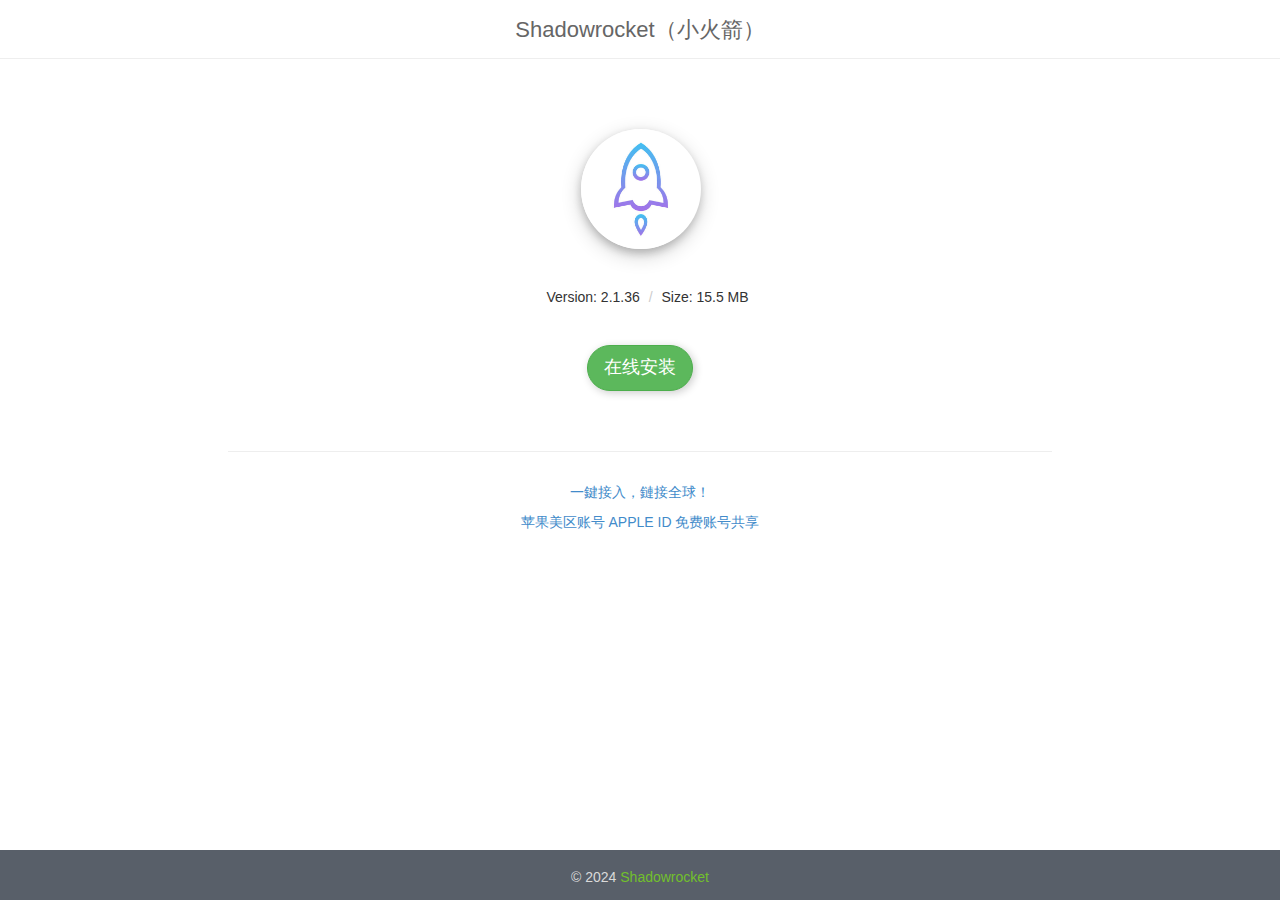
==== shadowrocket/index.html @ 01fe8eea "Initial commit" ====
<!DOCTYPE html>
<html>
  <head>
    <meta charset="utf-8" />
    <meta
      name="viewport"
      content="width=device-width, initial-scale=1.0, maximum-scale=1.0, minimum-scale=1.0, user-scalable=no"
    />
    <meta name="description" content="Shadowrocket（小火箭）在线安装" />
    <meta name="keywords" content="Shadowrocket" />
    <title>Shadowrocket（小火箭）在线安装</title>
    <link rel="shortcut icon" href="assets/images/logo.png" />
    <link rel="stylesheet" href="assets/css/bootstrap.min.css" />
    <link rel="stylesheet" href="assets/css/style.css" />
    <link rel="stylesheet" href="assets/css/my.css" />
  </head>
  <body>
    <div class="wrap">
      <div class="main">
        <div class="topbread" style="margin-bottom: 20px">
          <div class="container">
            <h1 class="text-center">Shadowrocket（小火箭）</h1>
          </div>
        </div>
        <div style="margin-top: 70px; margin-bottom: 20px">
          <div style="text-align: center">
            <div class="polaroid">
              <div class="logo">
                <img
                  src="assets/images/icon.jpg"
                  class="img-circle"
                  width="120"
                  height="120"
                />
              </div>
            </div>
            <ul class="breadcrumb" id="ul">
              <li>Version: 2.1.36</li>
              <li>Size: 15.5 MB</li>
            </ul>
            <div style="padding-top: 20px">
              <span id="checkinfo">
                <a
                  href="itms-services://?action=download-manifest&url=https://llcowry.github.io/shadowrocket/ipa.plist"
                  class="btn btn-success btn-lg btn-circle"
                  id="uaApp"
                  >在线安装</a
                >
                <div class="uatip" id="uaTip">
                  <span class="uatip-icon"></span>
                  <p class="uatip-txt">点击右上角<br />选择在Safari中打开</p>
                </div>
              </span>
            </div>
          </div>
          <br />
        </div>

        <div class="col-md-8 col-md-offset-2">
          <hr class="devider devider-dotted" />
        </div>
        <div class="col-md-8 col-md-offset-2">
          <div class="text-center">
            <p></p>
            <p>
              <a href="https://v2net.github.io/" target="blank"
                >一鍵接入，鏈接全球！</a
              >
            </p>
            <p>
              <a href="https://appledi.github.io/" target="blank"
                >苹果美区账号 APPLE ID 免费账号共享</a
              >
            </p>
          </div>
        </div>
      </div>
    </div>
    <div class="footer">
      <div class="text-center">
        © 2024
        <a
          href="https://llcowry.github.io/shadowrocket/index.html"
          target="blank"
          >Shadowrocket</a
        >
      </div>
    </div>
    <script type="text/javascript" src="assets/js/jquery-1.7.2.min.js"></script>
    <script>
      function weixinTip(ele) {
        var ua = navigator.userAgent;
        var Browser = /Safari/.test(ua) && !/Chrome/.test(ua);
        if (Browser == 0) {
          ele.onclick = function (e) {
            window.event
              ? (window.event.returnValue = false)
              : e.preventDefault();
            document.getElementById("uaTip").style.display = "block";
          };
        } else {
          $("#uaApp").click(function () {
            $("#uaApp").attr("style", "display:none;");
            $("#ul").attr("style", "display:none;");
          });
        }
      }
      var btn1 = document.getElementById("uaApp");
      weixinTip(btn1);
    </script>
  </body>
</html>
---- shadowrocket/assets/css/style.css ----
body{

    font-family: NotoSansHans-Regular, AvenirNext-Regular, "proxima-nova", "Hiragino Sans GB", "Microsoft YaHei", "WenQuanYi Micro Hei", "Open Sans", "Helvetica Neue", Arial, sans-serif;

}

.wrapper {

  background: #fff;

}



.boxed-layout {

  padding: 0;

  box-shadow: 0 0 5px #ccc;

  margin-left: auto !important;

  margin-right: auto !important;

  background: url(../img/patterns/15.png) repeat;

}



/*Parallax Backgrounds

------------------------------------*/

.parallax-bg {

	background: url(../img/blur/img1.jpg) 50% 0 repeat fixed;		

}



/*Parallax Counter Block*/

.parallax-counter {

	padding: 60px 0;

	background: url(../img/bg/9.jpg) 50% 0 no-repeat fixed;	

}



.parallax-counter h4 {

	color: #fff;

	font-size: 18px;

}



.parallax-counter .counters {

	color: #fff;

	padding: 20px 0;

	font-weight: 200;

	background: rgba(0,0,0,0.6);

}



/*Parallax Team*/

.parallax-team {

	background: url(../img/team/faces.jpg) 50% 0 repeat fixed;	

}



.parallax-team,

.parallax-team .title-box-v2 {

	position: relative;

}



.parallax-team:before {

	top: 0;

	left: 0;

	width: 100%;

	height: 100%; 

	content: " ";

	position: absolute;

	background: rgba(255,255,255,0.9);

}



/*Top Bar (login, search etc.)

------------------------------------*/

.topbar {

	z-index: 12;

	padding: 8px 0 16px 0;

	position: relative;

}



.topbar ul.loginbar {

	margin: 0;

}



.topbar ul.loginbar > li {

	display: inline;

	list-style: none;

	position: relative;

	padding-bottom: 15px;

}



.topbar ul.loginbar > li > a, 

.topbar ul.loginbar > li > a:hover {

	color: #7c8082;

	/* font-size: 11px; */

	/* text-transform: uppercase; */

}



.topbar ul.loginbar li i.fa { 

	color: #bbb;

}



.topbar ul.loginbar li.topbar-devider { 

	top: -1px;

	padding: 0;

	font-size: 8px;

	position: relative;

	margin: 0 9px 0 5px;

	font-family: Tahoma;

	border-right: solid 1px #bbb;

}



/*Lenguages*/

.topbar ul.lenguages {

	top: 25px;

	left: -5px;

	display: none;

	padding: 4px 0;

	padding-left: 0; 

	list-style: none;

	min-width: 100px;

	position: absolute;

	background: #f0f0f0;

}



.topbar li:hover ul.lenguages {

	display: block;

}



.topbar ul.lenguages:after {

	top: -4px;

	width: 0; 

	height: 0;

	left: 8px;

	content: " "; 

	display: block; 

	position: absolute;

	border-bottom: 6px solid #f0f0f0;	

	border-left: 6px solid transparent;

	border-right: 6px solid transparent;

	border-left-style: inset; /*FF fixes*/

	border-right-style: inset; /*FF fixes*/

}



.topbar ul.lenguages li a {

	color: #555;

	display: block;

	font-size: 12px;

	padding: 2px 12px;

	margin-bottom: 1px;

	text-transform: uppercase; 

}



.topbar ul.lenguages li.active a i {

	color: #999;

	float: right;

	margin-top: 2px;

}



.topbar ul.lenguages li a:hover, 

.topbar ul.lenguages li.active a {

	background: #fafafa;

}



.topbar ul.lenguages li a:hover {

	text-decoration: none; 

}



/*Top Bar v1 (login, search etc.)

------------------------------------*/

.topbar-v1 {

	background: #fdfdfd;

	border-bottom: solid 1px #f0f0f0;

}



/*Top Contacts*/

.topbar-v1 ul {

	margin: 0;

}



.topbar-v1 .top-v1-contacts li {

	color: #666;

	padding: 5px 0;

	font-size: 12px;

	margin-right: 15px;

	display: inline-block;

}



.topbar-v1 .top-v1-contacts i {

	color: #999;

	font-size: 13px;

	margin-right: 3px;

}



/*Top Data*/

.topbar-v1 .top-v1-data {

	text-align: right;

}



.topbar-v1 .top-v1-data li {

	padding: 5px 11px;

	display: inline-block;	

	border-right: solid 1px #eee;

}



.topbar-v1 .top-v1-data li:first-child {

	border-left: solid 1px #eee;

}



.topbar-v1 .top-v1-data li a {

	font-size: 12px; 

}



.topbar-v1 .top-v1-data li a:hover {

	text-decoration: none;

}



.topbar-v1 .top-v1-data li i {

	color: #777;

	font-size: 13px; 

}



.topbar-v1 .top-v1-data li a:hover i {

	color: #72c02c;

}



/*Responsive Topbar v1*/

@media (max-width: 992px) {

	.topbar-v1 ul {

		text-align: center !important;

	}



	.topbar-v1 .top-v1-contacts {

		margin: 10px 0;

	}



	.topbar-v1 .top-v1-data li {

		top: 1px;

		padding: 6px 16px;

		margin-left: -5px;

		position: relative;

		border: solid 1px #eee;

	}		

}



/*Header Default

------------------------------------*/

.header {

	z-index: 99;

	position: relative;

	border-bottom: solid 2px #eee;

}



.header .navbar {

	margin: 0;

	min-height: inherit;

}



.header .navbar-default {

	border: none;

	background: none;

}



.header .navbar-collapse {

	position: relative;

	/*max-height: inherit;*/

}



/*Brand*/

.header .navbar-brand { 

	z-index: 1;

	top: -8px;

	position: relative;

	padding: 0 10px 10px;

}



@media (max-width: 992px) {

	.header .navbar-brand { 

		top: 0;

		height: 40px;

	}

}



/*Navbar*/

@media (min-width: 992px) {

	.header .navbar-nav {

		float: right;

	}	

}



.header .navbar-default .navbar-nav > li > a {

	color: #687074;

	font-size: 15px;

	font-weight:400;

	text-transform: uppercase;

}



.header .navbar-default .navbar-nav > .active > a {

	color: #72c02c;

}



/*Dropdown*/

.header .navbar-right .dropdown-menu {

	right: inherit;

}



/*Navbar Toggle*/

/*.navbar-toggle,

.navbar-default .navbar-toggle:hover, 

.navbar-default .navbar-toggle:focus {

	background: #72c02c;

	padding: 6px 10px 2px;

}



.navbar-default .navbar-toggle {

	border-color: #5fb611;

}



.navbar-default .navbar-toggle:hover {

	background: #5fb611;

}



.navbar-default .navbar-toggle .fa {

	color: #fff;

	font-size: 19px;

}

*/



/*Responsive Navbar*/

@media (max-width: 767px) {

	.header .navbar-default .navbar-nav > li > a {

		font-size: 14px;

		padding: 9px 10px;

	}



	.header .navbar-default .navbar-nav > li a {

		/*margin-bottom: 1px;*/

		border-bottom: solid 1px #eee;

	}



	.header .navbar-default .navbar-nav > li > a:focus {

		background: none;

	}



	.header .navbar-default .navbar-nav > li > a:hover {

		color: #72c02c;

	}



	.header .navbar-default .navbar-nav > .active > a,

	.header .navbar-default .navbar-nav > .active > a:hover,

	.header .navbar-default .navbar-nav > .active > a:focus {

		color: #fff;

		background: #72c02c;

		/*border-bottom: solid 2px #72c02c;*/

	}



}



@media (min-width: 767px) {

	/*Navbar Collapse*/

	.header .navbar-collapse {

		padding: 0;

	}



	/*Navbar*/

	.header .navbar-nav {

		top: 2px;

		position: relative;

	}



	.header .navbar-default .navbar-nav > li > a {

		padding: 9px 30px 9px 20px;		

	}



	.header .navbar-default .navbar-nav > li > a,

	.header .navbar-default .navbar-nav > li > a:focus {	

		border-bottom: solid 2px transparent;

	}



	.header .navbar-default .navbar-nav > li > a:hover,

	.header .navbar-default .navbar-nav > .active > a {

		border-bottom: solid 2px #72c02c;

	}

	

	.header .navbar-default .navbar-nav > li > a,

	.header .navbar-default .navbar-nav > li > a:hover,

	.header .navbar-default .navbar-nav > li > a:focus,	

	.header .navbar-default .navbar-nav > .active > a, 

	.header .navbar-default .navbar-nav > .active > a:hover, 

	.header .navbar-default .navbar-nav > .active > a:focus {

		background: none;

	}

	



	.header .navbar-default .navbar-nav > .open > a,

	.header .navbar-default .navbar-nav > .open > a:hover,

	.header .navbar-default .navbar-nav > .open > a:focus {

		color: #687074;

	}



	

}



/*Search Box*/

.header .navbar .nav > li > .search {

	color: #aaa;

	cursor: pointer;

	min-width: 35px;

	font-size: 15px;

	text-align: center;

	background: #f7f7f7;

	padding: 11px 0 12px;

	display: inline-block;

	border-bottom: solid 2px #aaa;

}



.header .navbar .nav > li > .search:hover {

	color: #72c02c;

	background: #f7f7f7;

	border-bottom-color: #72c02c;

}



.header .navbar .search-open {

	right: 0; 

	top: 38px; 

	display: none;

	padding: 14px; 

	position: absolute;

	background: #fcfcfc; 

	border-top: solid 2px #eee;

	box-shadow: 0 1px 3px #ddd; 

}



.header .navbar .search-open form {

	margin: 0;	

}



@media (min-width: 767px) {

	.header .navbar .search-open {

		width: 330px;

	}





}



@media (max-width: 767px) {

	.header .navbar .nav > li > .search {

		color: #999;

		width: 35px;

		height: 34px;

		line-height: 12px;

		text-align: left;

		text-align: center;

		margin: 5px 10px 0;

		background: #eee;

		border-bottom: none;

	}



	.header .navbar .nav > li > .search:hover {

		background: #5fb611;

		color: #fff !important;

	}



	.header .navbar .search-open {

		top: 5px;

		padding: 0;

		left: 48px;

		border-top: none;

		box-shadow: none;

		background: none; 

		margin-right: 10px;

	}

}



/*Header v1

------------------------------------*/

.header-v1 {

	border-bottom: none; 

}



/*Brand*/

.header-v1 .navbar-brand {

	top: 2px;

	padding: 0 10px 10px;

}



/*Search Box*/

.header-v1 .navbar .search-open {

	background: #f8f8f8; 

}



@media (max-width: 767px) {

	.header-v1 .navbar .search-open {

		bottom: -6px; 

	}	

}



.header-v1 .navbar .nav > li > .search {

	padding: 11px;

	border: none;

	min-width: 37px;

}



.header-v1 .navbar .nav > li > .search:hover {

	background: #72c02c;

	color: #fff !important;

}



/*Toggle*/

.header-v1 .navbar-toggle {

	margin-top: 3px;

}



/*Responsive Header v1*/

@media (min-width: 767px) and (max-width: 992px) {

	/*Brand*/

	.header-v1 .navbar-brand {

		margin-bottom: 15px;

	}

}



@media (min-width: 767px) {

	/*Navbar*/

	.header-v1 .navbar-default .navbar-nav > li {

		margin-left: 1px;

	}



	.header-v1 .navbar-default .navbar-nav > li > a {

		padding: 9px 30px 6px 20px;		

	}



	.header-v1 .navbar-default .navbar-nav > .active > a,

	.header-v1 .navbar-default .navbar-nav > li > a:hover,

	.header-v1 .navbar-default .navbar-nav > li > a:focus {

		color: #fff !important;

		background: #72c02c !important;

	}



	.header-v1 .navbar-default .navbar-nav > .open > a,

	.header-v1 .navbar-default .navbar-nav > .open > a:hover,

	.header-v1 .navbar-default .navbar-nav > .open > a:focus {

		color: #fff;

		background: #72c02c;		

	}



	/*Dropdown Menu*/

	.header-v1 .dropdown-menu { 

		background: #fafafa;

	}

}



/*Header Fixed

------------------------------------*/

/*Header*/

.header-fixed .header {

	height: 78px;

}



.header-fixed .header.header-fixed-shrink {

	top: 0;

	left: 0;

	width: 100%;

	height: 95px;

	z-index: 9999;

	position: fixed;

	margin-top: -35px;

	background: rgba(255,255,255, 0.9);

	border-bottom-color: #f5f5f5;

	-webkit-transition: height 0.6s;

	-moz-transition: height 0.6s;

	transition: height 0.6s;

}



/*Brand*/

.header-fixed .header.header-fixed-shrink .navbar-brand { 

	top: 10px;

	z-index: 1;

	position: relative;

	padding: 0 10px 10px;

}



.header-fixed .header.header-fixed-shrink .navbar-brand img {

	width: 90%;

}



.header-fixed .header.header-fixed-shrink .search,

.header-fixed .header.header-fixed-shrink .active a {

	border-bottom: none !important;

}



.header-fixed .header.header-fixed-shrink .dropdown > a:after {

	top: 19px;

}



/*Toggle*/

.header-fixed .navbar-toggle {

	margin-top: 5px;

}



/*Search Bar*/

.header-fixed .header.header-fixed-shrink .search {

	margin-top: 12px;

	padding: 8px !important;

	color: #585f69 !important;

	background: none !important;

}



.header-fixed .header.header-fixed-shrink .search-open {

	border-top: none;

	background: rgba(255,255,255, 0.9);	

}



/*Responsive Fixed Header*/

@media (max-width: 992px) {

	/*Header*/

	.header-fixed .header {

		height: 118px;

	}



	.header-fixed .header.header-fixed-shrink {

		height: 135px;

	}

}



@media (max-width: 767px) {

	/*Header*/

	.header-fixed .header,

	.header-fixed .header.header-fixed-shrink {

		height: 88px;

	}



	/*Navbar*/

	.header-fixed .header .navbar-nav {

		background: #fff;

		padding: 6px 0;

		margin-top: 0px;

		border: solid 1px #eee;

	}

	

	.header-fixed .header .navbar-default .navbar-collapse, 

	.header-fixed .header .navbar-default .navbar-form {

		border: none;

	}



	/*Toggle*/

	.header-fixed .navbar-toggle {

		margin-top: 9px;

	}



	/*Search*/

	.header-fixed .header.header-fixed-shrink .navbar .nav > li > .search {

		top: 5px;

		position: relative;

	}	

}



@media (min-width: 767px) {

	/*Navbar*/

	.header-fixed .header.header-fixed-shrink .navbar-nav > li > a {

		padding: 19px 30px 18px 20px;

		border-bottom: solid 1px transparent !important;

	}



	/*Search Bar*/

	.header-fixed .header.header-fixed-shrink .search-open {

		top: 56px;

	}	

}



/*Dropdown Submenu for BS3

------------------------------------*/

.dropdown-submenu { 

   position: relative; 

}



.dropdown > a:after,

.dropdown-submenu > a:after {

    top: 8px;

    right: 9px;

    font-size: 11px;

    content: "\f105";

    position: absolute;

    font-weight: normal;

    display: inline-block;

    font-family: FontAwesome;

}



@media (max-width: 767px) {

  .dropdown-submenu > a:after {

      content: " ";

  }

}



.dropdown > a:after {

    top: 9px;

    right: 15px;

    content: "\f107";

}



.dropdown-submenu > .dropdown-menu { 

   top: 0; 

   left: 100%; 

   margin-top: -5px; 

   margin-left: 0px; 

}



.dropdown-submenu:hover > .dropdown-menu {  

   display: block;

}



@media (max-width: 767px) {

  .dropdown-submenu > .dropdown-menu {  

     display: block;

     margin-left: 15px;

  }

}



.dropdown-submenu.pull-left {

   float: none;

}



.dropdown-submenu.pull-left > .dropdown-menu {

   left: -100%;

   margin-left: 10px;

}



.dropdown-menu li [class^="fa-"],

.dropdown-menu li [class*=" fa-"] {

  left: -3px;

  width: 1.25em;

  margin-right: 1px;

  position: relative;

  text-align: center;

  display: inline-block;

}

.dropdown-menu li [class^="fa-"].fa-lg,

.dropdown-menu li [class*=" fa-"].fa-lg {

  /* increased font size for fa-lg */

  width: 1.5625em;

}



/*Menu Icons*/

.menu-icon {

   margin-right: 10px;

   font-weight: 200;

}



/*Dropdown Show*/

.dropdown-show {

  position: relative;

  display: inline-block;

  box-shadow: 0 0 4px #eee;

}



/*Main Styles

------------------------------------*/

/*Purchase Block*/

.purchase {

	padding: 25px 0 30px;

	border-bottom: solid 1px #eee;

	background: url(../img/breadcrumbs.png) repeat;

}

.purchase p {

	margin-bottom: 0;

}

.purchase span {

	color: #666;

	display: block;

	font-size: 24px;

	line-height: 35px;

	font-weight: normal;

	margin-bottom: 12px;

	font-family: 'Open Sans', sans-serif; 	

}



.purchase .btn-buy {

	text-align: center;

}



.purchase .btn-buy a {

	margin-top: 27px;

}



.purchase .btn-buy a i {

	margin-right: 5px;

}



@media (max-width: 992px) {

	.purchase {

		text-align: center;

	}



	.purchase span {

		font-size: 22px;

		line-height: 29px;

	}



	.purchase .btn-buy a {

		margin-top: 25px;

		font-size: 16px;

	}

}



/*Service*/

.service {

	overflow: hidden; 

	margin-bottom: 10px;

	padding: 15px 15px 10px;

}

.service:hover {

	background: #fcfcfc;

	box-shadow: 0 0 5px #ddd;

    -webkit-transition: box-shadow 0.2s ease-in-out;

    -moz-transition: box-shadow 0.2s ease-in-out;

    -o-transition: box-shadow 0.2s ease-in-out;

    transition: box-shadow 0.2s ease-in-out;

}

.service:hover i {

	color: #656565;

}



.service .desc {

	padding: 0 15px; 

	overflow: hidden;

}

.service .desc h4 {

	font-size: 22px;

	line-height: 25px;

}



.service .service-icon {

	float: left;

	padding: 10px;

	color: #72c02c;

	font-size: 35px;  

	text-align: center;

    -webkit-transition: all 0.4s ease-in-out;

    -moz-transition: all 0.4s ease-in-out;

    -o-transition: all 0.4s ease-in-out;

    transition: all 0.4s ease-in-out;

}

.service .service-icon.icon-cogs {

	font-size: 37px;

}

.service .service-icon.icon-plane {

	font-size: 43px;

}



/* Recent Work  */

.recent-work a {

	text-align: center;

	background: #fcfcfc;

	display: inline-block;

}



.recent-work a:hover {

	text-decoration: none;

}



.recent-work a:hover strong {

	color: #555;

}



.recent-work em.overflow-hidden {

	display: block;

}



.recent-work a span {

	display: block;

	padding: 10px;

	border-bottom: solid 2px #eee;

}



.recent-work a strong {

	color: #555;

	display: block;

}



.recent-work a i {

	color: #777;

}



.recent-work a img {

   -webkit-transition: all 0.8s ease-in-out;

   -moz-transition: all 0.8s ease-in-out;

   -o-transition: all 0.8s ease-in-out;

   -ms-transition: all 0.8s ease-in-out;

   transition: all 0.8s ease-in-out;

}



.recent-work a:hover img {

	opacity: 0.8;

   -webkit-transform: scale(1.2) rotate(3deg);

   -moz-transform: scale(1.2) rotate(3deg);

   -o-transform: scale(1.0) rotate(3deg);

   -ms-transform: scale(1.2) rotate(3deg);

   transform: scale(1.2) rotate(3deg);

}



.recent-work a:hover span {

	border-bottom: solid 2px #72c02c;

    -webkit-transition: all 0.2s ease-in-out;

    -moz-transition: all 0.3s ease-in-out;

    -o-transition: all 0.2s ease-in-out;

    transition: all 0.3s ease-in-out;

}



/* Work */

.work {

	margin-top: 6px;

}

.work .details {

	padding: 10px;

}

.work .caption {

	display: block;

	padding-top: 5px;

	color: #585f69 !important;

	font-size: 18px !important;

}

.work .caption:hover {

	cursor: pointer;

	color: #444 !important;

	text-decoration: underline;

}



/*Footer*/

.footer {

	color: #dadada;

	background: #585f69;

	padding: 20px 0 30px;

    font-size:14px;

    line-height:25px;

}



.footer.margin-top-0 {

	margin-top: 0;

}



.footer p,

.footer a {

	font-size: 14px;

} 

.footer p {

	color: #dadada;

} 



.footer a {

	color: #72c02c;

    font-size:14px;

}

.footer a:hover {

	color: #a8f85f;

    -webkit-transition: all 0.4s ease-in-out;

    -moz-transition: all 0.4s ease-in-out;

    -o-transition: all 0.4s ease-in-out;

    transition: all 0.4s ease-in-out;

}

.footer ul {

    list-style-type: none;

    margin:0;

    padding:0;

}



.footer li {

	color: #dadada;

} 



.footer h2, 

.footer h3,

.footer h4 {

	color: #e4e4e4;

	background: none;

	text-shadow: none;

}



.footer .headline {

    border-bottom: none;

    margin: 10px 0 15px 0;

}



.footer .headline h2 {

    font-size:14px;

    border-bottom:none;

    font-weight:bold;

}



/*Footer Subsribe*/

.footer .footer-subsribe {

	width: 85%;

}



/*Footer Blog Posts*/

.footer .blog-list {

	margin: 0;

	padding: 0;

	color: #dadada;

	list-style: none;

}



.footer .blog-list li {

	padding: 0 0;

	margin-bottom: 7px; 

}

.footer .blog-list li span {

	color: #818488;

}



.footer .dl-horizontal,

.footer .dl-horizontal:hover {

	border: none !important;

	background: none !important;

}

.footer .posts .dl-horizontal a {

	color: #dadada;

}

.footer .dl-horizontal a:hover {

	color: #a8f85f !important;

}

.footer .dl-horizontal img {

	border-color: #888 !important;

}



.copyright {

    color:#777 !important;

	font-size: 14px;

	padding: 30px 0;

	background: #e8e8e8;


}



.copyright p {

	color: #dadada;

	margin-top: 12px;

}



.copyright a {

	margin: 0px;

	color: #1abc9c !important;

}

.copyright a:hover {

	color: #a8f85f;

}



.copyright a img {

	margin-top: -2px;

}



.topbread {

	overflow: hidden;

	padding: 10px 0 6px;

	border-bottom: solid 1px #eee;

	background: url(../img/breadcrumbs.png) repeat;

}

.topbread h1 {

	color: #666;

	font-size: 22px;

	margin-top: 8px;

}



.breadcrumb { 

	top: 10px;

	padding-right: 0;

	background: none;

	position: relative;

}

.breadcrumb a {

	color: #777;

}

.breadcrumb li.active,

.breadcrumb li a:hover {

	color: #72c02c;

	text-decoration: none;

}



@media (max-width: 550px) {

	.breadcrumbs h1.pull-left,

	.breadcrumbs ul.pull-right {

		width: 100%;

		text-align: center;

	}



	.breadcrumbs h1.pull-left {

		margin-bottom: 0;

	}



	.breadcrumbs .breadcrumb {

		top: 0;

		margin-bottom: 10px;

	}

}



/*Thumbnails

------------------------------------*/

a.thumbnail {

	padding: 0;

	border: none;

	margin-bottom: 15px;

}



.thumbnail-style { 

	padding: 7px;

	margin-bottom: 20px; 

}

.thumbnail-style:hover { 

/*

	box-shadow: 0 0 8px #ddd; 

    -webkit-transition: box-shadow 0.2s ease-in-out;

    -moz-transition: box-shadow 0.2s ease-in-out;

    -o-transition: box-shadow 0.2s ease-in-out;

    transition: box-shadow 0.2s ease-in-out;

*/

}



.thumbnail h3,

.thumbnail-style h3 {

	margin: 6px 0 8px 0;

}



.thumbnail h3 a,

.thumbnail-style h3 a {

	color: #585f69;

	font-size: 16px;

}



.thumbnail h3 a:hover,

.thumbnail-style h3 a:hover {

	color: #72c02c;

	text-decoration: none;

}



.thumbnail-style .thumbnail-img {

	position: relative;

	margin-bottom: 11px;

}



.thumbnail-style a.btn-more {

	right: -10px;

	bottom: 10px;

	color: #fff;

	padding: 1px 6px;

	position: absolute;

	background: #72c02c;

	display: inline-block; 

}

.thumbnail-style a.btn-more:hover {

	text-decoration: none;

	box-shadow: 0 0 0 2px #377500;

}

.thumbnail-style:hover a.btn-more {

	right: 10px;

}



.thumbnail-kenburn img {

	left: 10px;

	margin-left: -10px;

	position: relative;

   -webkit-transition: all 0.8s ease-in-out;

   -moz-transition: all 0.8s ease-in-out;

   -o-transition: all 0.8s ease-in-out;

   -ms-transition: all 0.8s ease-in-out;

   transition: all 0.8s ease-in-out;

}

.thumbnail-kenburn:hover img {

   -webkit-transform: scale(1.2) rotate(2deg);

   -moz-transform: scale(1.2) rotate(2deg);

   -o-transform: scale(1.2) rotate(2deg);

   -ms-transform: scale(1.2) rotate(2deg);

   transform: scale(1.2) rotate(2deg);

}

 

/*Servive Blocks

------------------------------------*/

/*Service Alternative Block*/

.service-alternative .service:hover { 

	background: #76ca2c;

    -webkit-transition: all 0.4s ease-in-out;

    -moz-transition: all 0.4s ease-in-out;

    -o-transition: all 0.4s ease-in-out;

    transition: all 0.4s ease-in-out;

}

.service-alternative .service:hover i,

.service-alternative .service:hover p,

.service-alternative .service:hover h4 { 

	color: #fff;

}



/*Servive Block Versions*/

.service-v1 h2 {

	margin: 15px 0 10px;

	font-size: 20px;

	line-height: 28px;

}



.service-v1 p {

	text-align: justify;

}



/*Blog Posts

------------------------------------*/ 

.posts .dl-horizontal a {

	color: #555;

}



.posts .dl-horizontal { 

	margin-bottom: 15px;

	overflow: hidden;

}



.posts .dl-horizontal dt { 

	width: 60px; 

	float: left;

}



.posts .dl-horizontal dt img { 

	width: 60px; 

	height: 60px;

	padding: 2px;

	margin-top: 2px; 

	border: solid 1px #ddd;

}



.posts .dl-horizontal dd { 

	margin-left: 70px;

}



.posts .dl-horizontal dd p { 

	margin: 0;

}



.posts .dl-horizontal dd a {

	font-size: 14px;

	line-height: 16px !important; 

}



.posts .dl-horizontal dd a:hover { 

	color: #72c02c; 

	text-decoration: none;

}



.posts .dl-horizontal:hover dt img,

.posts .dl-horizontal:hover dd a { 

	color: #72c02c;

	border-color: #72c02c !important;

	-webkit-transition: all 0.4s ease-in-out;

	-moz-transition: all 0.4s ease-in-out;

	-o-transition: all 0.4s ease-in-out;

	transition: all 0.4s ease-in-out;

}



/*About Page

------------------------------------*/

.team ul.team-socail { 

	text-align: right;

}



.team ul.team-socail li {

	padding: 0 !important;

	margin: 0 !important;

}



.team ul.team-socail li a,

.team ul.team-socail li a:hover {

	text-decoration: none;

}



.team ul.team-socail li i {

	color: #aaa;

	padding: 3px;

	min-width: 30px;

	font-size: 20px;

	text-align: center;

	background: #f7f7f7;

	display: inline-block;

}



.team ul.team-socail li i:hover {

	color: #fff;

	background: #72c02c;

	-webkit-transition: all 0.2s ease-in-out;

	-moz-transition: all 0.2s ease-in-out;

	-o-transition: all 0.2s ease-in-out;

	transition: all 0.2s ease-in-out;

}



.team .thumbnail-style {

	padding: 12px;

}



.team .thumbnail-style img {

	margin-bottom: 7px;

}



.team .thumbnail-style h3 {

	margin-bottom-bottom: 5px;

}



.team .thumbnail-style:hover h3 a {

	color: #72c02c !important;

}



.team .thumbnail-style small {

	display: block;

	margin-top: 5px;

	font-size: 12px;

}



/*About Me Page

------------------------------------*/

.about-me {

	overflow: hidden;

}



.about-me h2 {

	margin: 0;

	font-size: 20px;

	text-transform: uppercase;

}



.about-me span {

	color: #999;

	display: block;

	font-size: 14px;

	margin-bottom: 10px;

}



.about-me .social-icons {

	margin-top: 7px;

}



/*About My Goals*/

.about-my-goals h2 {

	text-transform: uppercase;

}



/*About Skills*/

.about-skills {

	padding: 40px 0; 	

	border-top: 1px solid #eee;

	border-bottom: 1px solid #eee;

	background: url(../img/breadcrumbs.png) repeat;

}



/*Gallery Page

------------------------------------*/

.gallery-page .thumbnail,

.gallery-page .thumbnail:hover {

	padding: 0;

	border: none;

	box-shadow: none;

}

.gallery-page .thumbnails {

	margin-bottom:6px;

}



/*Privacy Page

------------------------------------*/

.privacy a {

	text-decoration: underline;

}

.privacy a:hover {

	color: #72c02c;

	text-decoration: none;

}



/*Portfolio Item Page v1

------------------------------------*/

.portfolio-item h2 {

	color: #555;

	font-size: 24px;

	margin: 0 0 15px;

}

.portfolio-item li {

	padding: 3px 0;

} 

.portfolio-item p a {

	text-decoration: underline;

}

.portfolio-item p a:hover {

	text-decoration: none;

}



/*Portfolio Item v1*/

.portfolio-item1 ul {

	margin: 10px 0 20px;

}



.portfolio-item1 li {

	font-size: 16px;

	margin-bottom: 3px;

}



.portfolio-item1 li i {

	font-size: 18px;

	margin-right: 4px;

}



/*Sidebar Features

------------------------------------*/

/*Blog Tags*/

ul.blog-tags li {

	display: inline-block;

}



ul.blog-tags a {

	font-size :13px;

	padding: 2px 7px;

	background: #f7f7f7;

	margin: 0 3px 6px 0;

	display: inline-block;

}



ul.blog-tags a i {

	color: #666;

}



ul.blog-tags a:hover {

	background: #72c02c;

}



ul.blog-tags a:hover,

ul.blog-tags a:hover i {

	color: #fff !important;

	text-decoration: none;

	-webkit-transition: all 0.2s ease-in-out;

	-moz-transition: all 0.2s ease-in-out;

	-o-transition: all 0.2s ease-in-out;

	transition: all 0.2s ease-in-out;

}



/*Blog Photo Stream*/

.blog-photos li {

	display: inline;

}

.blog-photos li img {

	opacity: 0.6;

	width: 58px;

	height: 58px;

	margin: 0 2px 8px;

}

.blog-photos li img:hover {

	opacity: 1;

	box-shadow: 0 0 0 2px #72c02c;

}



/*Blog Latest Tweets*/

.blog-twitter .blog-twitter-inner {

	padding: 10px;

	background: #f7f7f7;

	position: relative;

	margin-bottom: 10px;

	/*border-top: solid 2px #eee;*/

}



.blog-twitter .blog-twitter-inner,

.blog-twitter .blog-twitter-inner:after,

.blog-twitter .blog-twitter-inner:before {

	transition: all 0.3s ease-in-out;

	-o-transition: all 0.3s ease-in-out;

	-ms-transition: all 0.3s ease-in-out;

	-moz-transition: all 0.3s ease-in-out;

	-webkit-transition: all 0.3s ease-in-out;	

}



.blog-twitter .blog-twitter-inner:after,

.blog-twitter .blog-twitter-inner:before {

	width: 0; 

	height: 0;

	right: 0px;

	bottom: 0px;

	content: " "; 

	display: block; 

	position: absolute;

}



.blog-twitter .blog-twitter-inner:after {

	border-top: 15px solid #eee;	

	border-right: 15px solid transparent;

	border-left: 0px solid transparent;

	border-left-style: inset; /*FF fixes*/

	border-right-style: inset; /*FF fixes*/

}

.blog-twitter .blog-twitter-inner:before {

	border-bottom: 15px solid #fff;	

	border-right: 0 solid transparent;

	border-left: 15px solid transparent;

	border-left-style: inset; /*FF fixes*/

	border-bottom-style: inset; /*FF fixes*/

}



.blog-twitter .blog-twitter-inner:hover {

	border-color: #72c02c;

	border-top-color: #72c02c;	

}

.blog-twitter .blog-twitter-inner:hover:after {

	border-top-color: #72c02c;	

}



.blog-twitter .blog-twitter-inner span.twitter-time {

	color: #777;

	display: block;

	font-size: 11px; 

}



.blog-twitter .blog-twitter-inner a {

	color: #72c02c;

	text-decoration: none;

}

.blog-twitter .blog-twitter-inner a:hover {

	text-decoration: underline;

}



.blog-twitter .blog-twitter-inner i.fa {

	top: 2px;

	color: #bbb;

	font-size: 18px;

	position: relative;

}



/*Choose Block*/

.who li { 

	margin-bottom: 6px;

}

.who li i { 

	color: #72c02c; 

	font-size: 13px;

	margin-right: 8px;

	position: relative; 

}

.who li:hover i, 

.who li:hover a { 

	color: #777;

}

.who li:hover a:hover {

	text-decoration: none;

}



/*Promo Page

------------------------------------*/

/*Slider Part*/

.fullwidthbanner-container.slider-promo {

	max-height: 460px !important;

}



.slider-promo-info-bg {

	padding: 25px 20px 20px;

	background: url(../img/bg-black.png) repeat;

}



.slider-promo-info span.big-size { 

	color: #fff;

	display: block;

	font-size: 30px;

	margin-bottom: 25px;

	text-shadow: 0 !important;

}



.slider-promo-info p {

	color: #fff;

	font-size: 16px;

	margin-bottom: 0;

}



/*Promo Box*/

.promo-box {

	padding: 20px;

	margin: 25px 0 20px;

	text-align: center;

}



.promo-box i {

	display: block;

	font-size: 50px;

}



.promo-box p {

	font-size: 14px;

	margin-bottom: 0;

}



.promo-box strong,

.promo-box strong a {

	color: #555;

	display: block;

	font-size: 20px;

	font-weight: 200; 

	margin: 20px 0 15px;

}



.promo-box:hover strong, 

.promo-box:hover strong a {

	color: #72c02c;

}



/*Promo Service*/

.promo-service {

	margin-bottom: 20px;

}



.promo-service li {

	margin-bottom: 5px;

}



.promo-service a.btn-u {

	margin: 0 20px 10px 0;

}



/*Promo Elements*/

.title-box {

	font-size: 16px;

	text-align: center;

	padding: 10px 0 10px;

}



.title-box .title-box-text {

	color: #555;

	display: block;

	font-size: 35px;

	font-weight: 200;

}



@media (max-width: 768px) {

	.title-box .title-box-text {

		font-size: 26px;

		line-height: 34px;

		margin-bottom: 10px;

	}

	.title-box p {

		font-size: 15px;

	}

}



.block-blockquote {

	margin: 20px 0; 

	text-align: center;

	border: dashed 1px #ccc;

}



.block-blockquote-inner {

	padding: 15px; 

}



.block-blockquote p {

	font-size: 26px;

	margin-bottom: 0;

}



/*Info Blocks*/

.info-blocks {

	margin-bottom: 15px;

}



.info-blocks:hover i.icon-info-blocks {

	color: #72c02c;

    -webkit-transition:all 0.2s ease-in-out;

    -moz-transition:all 0.2s ease-in-out;

    -o-transition:all 0.2s ease-in-out;

    transition:all 0.2s ease-in-out;	

}



.info-blocks i.icon-info-blocks {

	float: left;

	color: #777;

	font-size: 30px;

	min-width: 50px;

	margin-top: 10px;

	text-align: center;

}



.info-blocks .info-blocks-in {

	padding: 0 10px;

	overflow: hidden;

}



.info-blocks .info-blocks-in h3 {

	color: #555;

	font-size: 20px;

	line-height: 28px;

}



.info-blocks .info-blocks-in p {

	font-size: 12px;

}



/*Brand Page

------------------------------------*/

.brand-page .btn {

	margin-bottom: 10px;

}



/*Form Pages

------------------------------------*/

.form-page input,

.form-page select {

	margin-bottom: 10px;

}



/*Labels and Badges Page

------------------------------------*/

ul.labels-demo {

  margin: 5px 0;

}



ul.labels-demo li {

  list-style: none;

  display: inline-block;

  margin: 0 5px 2px 0;

}



.badge-sidebar {

	border-left: solid 1px #eee;

}



@media (max-width: 991px) {

	.badge-sidebar {

		border-left: none;

	}

}



/*Line Icon Page

------------------------------------*/

.line-icon-page .item-box {

	width: 25%;

	float: left;

	height: 90px;

	text-align: center;

	padding: 20px 10px;

	margin: 0 -1px -1px 0;

	border: 1px solid #ddd;

	word-wrap: break-word;

}



@media (max-width: 768px) {

	.line-icon-page .item-box {

		height: 115px;    

  }

}



@media (max-width: 450px) {

	.line-icon-page .item-box {

		height: 130px;    

  }

}



.line-icon-page .item-box:hover {

	background: #fafafa;

}



.line-icon-page .item span {

	display: block;

	font-size: 28px;

	margin-bottom: 10px;

}



.line-icon-page .item:hover {

	color: #72c02c;

}



/*GLYPHICONS Icons Page

------------------------------------*/

/*Special styles for displaying the icons and their classes*/

.bs-glyphicons {

	padding-left: 0;

	list-style: none;

	overflow: hidden;

	padding-bottom: 1px;

	margin-bottom: 20px;

}



.bs-glyphicons li {

	width: 25%;

	float: left;

	height: 115px;

	padding: 10px;

	font-size: 12px;

	line-height: 1.4;

	text-align: center;

	margin: 0 -1px -1px 0;

	border: 1px solid #ddd;

}



.bs-glyphicons .glyphicon {

	display: block;

	font-size: 24px;

	margin: 5px auto 10px;

}



.bs-glyphicons li:hover {

	color: #72c02c;

	background-color: #fafafa;

}



@media (min-width: 768px) {

	.bs-glyphicons li {

	  width: 12.5%;

	}

}



/*Contact Pages

------------------------------------*/

.map {

	width: 100%; 

	height: 350px;

	border-top: solid 1px #eee;

	border-bottom: solid 1px #eee;

}



.gm-style-iw {

	/*overflow: inherit !important;*/

}



.map-box {

	height: 250px;

}



.map-box-space {

	margin-top: 15px;

}



.map-box-space1 {

	margin-top: 7px;

}



/*Background Opacity

------------------------------------*/

.service-or {

	overflow: hidden;

	position: relative;

}



.service-bg {

    background-color: rgba(255,255,255,0.1);

    width: 250px;

    padding: 60px;

    position: absolute;

    top: -10px;

    right: -100px;

    transform: rotate(55deg);   

    -o-transform: rotate(55deg);

    -ms-transform: rotate(55deg);

    -moz-transform: rotate(55deg);

    -webkit-transform: rotate(55deg);

}



/*Service Block v2

------------------------------------*/

.servive-block-v2 .servive-block-in {

	padding: 20px 30px;

	text-align: center;

	margin-bottom: 15px;

	background: rgba(255,255,255,0.2);

}



.servive-block-v2 .servive-block-in img {

	width: 100%;

	margin-bottom: 15px;

}



.servive-block-v2 .servive-block-in i {

	font-size: 40px;

}



.servive-block-v2 .servive-block-in h4 {

	line-height: 25px;

}



.servive-block-v2 .servive-block-in p {

	margin-bottom: 20px;

}



.servive-block-v2 .servive-block-in i,

.servive-block-v2 .servive-block-in h4,

.servive-block-v2 .servive-block-in p {

	color: #fff;

}



/*Easy Block

------------------------------------*/

.easy-block-v1 {

	position: relative;

}



.easy-block-v1 img {

	width: 100%;

}



.easy-block-v1 .overflow-h h3 {

	width: 60%;	

	float: left;

	font-size: 18px;

	line-height: 24px;

	margin-bottom: 5px;

}



.easy-block-v1 .easy-block-v1-badge {

	left: 0px;

	top: 10px;

	z-index: 1;

	color: #fff;

	padding: 4px 10px;

	position: absolute;

}



/*Easy Block v2

------------------------------------*/

.easy-block-v2 {

	overflow: hidden;

	position: relative;

	margin-bottom: 20px;

}



.easy-block-v2 img {

	width: 100%;

}



.easy-bg-v2 {

	top: 5px;

	color: #fff;

	width: 100px;

	padding: 5px;

	right: -32px;

	font-size: 13px;

	position: absolute;

	text-align: center;

	letter-spacing: 2px;

	transform: rotate(45deg);   

	-o-transform: rotate(45deg);

	-ms-transform: rotate(45deg);

	-moz-transform: rotate(45deg);

	-webkit-transform: rotate(45deg);

}



.rgba-red { background-color: rgba(231,76,60,0.8);}

.rgba-blue{ background-color: rgba(52,152,219,0.8);}

.rgba-default { background-color: rgba(114,192,44,0.8);}

.rgba-purple { background-color: rgba(155,107,204,0.8);}



/*Easy Block v3

------------------------------------*/

.easy-block-v3 {

	text-align: left;

	background: #585f69;

	margin-bottom: 10px;

	padding: 30px 20px 20px;

}



.easy-block-v3.first { 

	background: #696f77; 

}

.easy-block-v3.second { 

	background: #707780; 

}

.easy-block-v3.third { 

	background: #787f88; 

}



.easy-block-v3 i {

	color: #fff;

	float: left;

	font-size: 30px;

	min-width: 45px;

	padding-top: 10px;

}



.easy-block-v3 .inner-faq-b {

	overflow: hidden;

}



.easy-block-v3 .inner-faq-b h2,

.easy-block-v3 .inner-faq-b h3 {

	font-size: 21px;

	margin-bottom: 8px;

}



.easy-block-v3 .inner-faq-b h4 {

	color: #fff;

	font-size: 17px;

	margin-bottom: 2px;

}



.easy-block-v3 .inner-faq-b h2,

.easy-block-v3 .inner-faq-b h3,

.easy-block-v3 .inner-faq-b p {

	color: #fff;

}



/*Full Width Block

------------------------------------*/

.full-w-block {

	padding: 30px 0;

	background: #282828;

}



.full-w-block .info-blocks i,

.full-w-block .info-blocks-in h3 {

	color: #fff;

}



.full-w-block .info-blocks-in p {

	color: #ccc;

}



.full-w-block .info-blocks:hover i.icon-info-blocks {

	color: #fff;

}



/*Team v2

------------------------------------*/

.team-v2 {

	position: relative;

	margin-bottom: 20px;

}



.team-v2 img {

	width: 100%;

}



.team-v2 .inner-team {

	padding: 20px;

	background: #fff;

	text-align: center;

}



.team-v2 .inner-team h3 {

	margin: 0;

}



.team-v2 .inner-team small {

	display: block;

	font-size: 12px;

	margin-bottom: 7px;

}



.team-v2 .inner-team p {

	font-size: 13px;

}



.team-v2 .inner-team hr {

	margin: 10px 0 15px;

}



/*Team-Social ---- Temporary*/

.team-social {

	margin-bottom: 0;

}



.team-social li {

	padding: 0 2px;

}



.team-social li a {

	font-size: 14px;

	padding: 6px 4px;

	border-radius: 50% !important;

}



.team-social li i {

	min-width: 20px;

}



.team-social li a.fb {

	color: #4862a3;

	border: 1px solid #4862a3;

}



.team-social li a.tw {

	color: #159ceb;

	border: 1px solid #159ceb;

}



.team-social li a.gp {

	color: #dc4a38;

	border: 1px solid #dc4a38;

}



.team-social li a:hover {

	text-decoration: none;

}



.team-social li a.fb:hover {

	color: #fff;

	background: #4862a3;

}



.team-social li a.tw:hover {

	color: #fff;

	background: #159ceb;

}



.team-social li a.gp:hover {

	color: #fff;

	background: #dc4a38;

}



/*Simple Block

------------------------------------*/

.simple-block {

	margin-bottom: 20px;

}	



.simple-block img {

	width: 100%;

}



.simple-block p {

	text-align: center;

}



.simple-block .carousel-indicators {

	top: 10px;

	left: 65%;

	text-align: right;

}



.simple-block .carousel-indicators .active {

	background: #555;

}



.simple-block .carousel-indicators li {

	border-color: #555;

}



.simple-block .carousel-inner > .item {

	margin: 0;

}



/*Two Blocks

------------------------------------*/

.two-blocks {

	text-align: center;

}



.two-blocks-in {

	margin-bottom: 30px;

}



.two-blocks-in i {

	color: #fff;

	padding: 11px;

	font-size: 30px;

	min-width: 50px;

	text-align: center;

	background: #585f69;

	margin-bottom: 10px;

	display: inline-block;

}



/*Three Blocks

------------------------------------*/

.three-blocks {

	text-align: center;

}



.three-blocks-in {

	margin-bottom: 30px;

}



.three-blocks-in i {

	color: #777;

	padding: 9px 6px;

	font-size: 20px;

	min-width: 40px;

	margin-bottom: 10px;

	border: 1px solid #777;

}



.three-blocks-in h3 {

	font-size: 20px;	

	margin-bottom: 7px;

}



/*Temperory Classes

------------------------------------*/

/*Banner-info*/

.banner-info {

	margin-bottom: 10px;

}



.banner-info i {

	float: left;

	color: #fff;

	padding: 11px;

	/*min-width works with line-icon*/

	min-width: 40px;

	font-size: 22px;

	text-align: center;

	margin: 7px 20px 0 0;

}



/*min-width works with FontAwesome*/

.banner-info i.fa {

	min-width: 46px;

}



.banner-info.light i {

	border: 1px solid #fff;

}



.banner-info.dark i { 

	background: #585f69;

}



.banner-info h3 {

	font-size: 21px;

	margin-bottom: 5px;

}



.banner-info.light h3 { color: #fff; }

.banner-info.light p { color: #eee; }



/*Breadcrumb-V2*/

.breadcrumbs-v2 {

	text-align: center;

	position: relative;

	background: url(../img/bg/11.jpg) no-repeat center;

}



.breadcrumbs-v2-in {

	padding: 60px 0;

	position: relative;

}



.breadcrumbs-v2 h1 {

	color: #fff;

	text-transform: uppercase;

}



.breadcrumb-v2 li a,

.breadcrumb-v2 li.active {

	color: #fff;

}



.breadcrumb-v2 li i {

	color: #fff;

	min-width: 19px;

	padding: 3px 7px;

	margin-right: 5px;

	text-align: center;

	border: 1px solid #fff;

}



/*Breadcrumbs-v3*/

.breadcrumbs-v3 {

	padding: 10px 0;

	background: #585f69;

	border-bottom: 1px solid #eee;

}



.breadcrumbs-v3 h1 {

	color: #fff;

	margin: 3px 0;

	font-size: 22px;

	font-weight: 200;

}



.breadcrumbs-v3 .breadcrumb {

	padding: 0;

	margin-top: 2px;

	margin-bottom: 0;

}



.breadcrumbs-v3 .breadcrumb li a {

	color: #fff;

}



/*Title-Box-V2*/

.title-box-v2 {

	text-align: center;

	margin-bottom: 40px;

}



.title-box-v2 h2 {

    font-size: 25px;

    text-transform: uppercase;

}



.title-box-v2 p {

	font-size: 13px;

}



/*remove padding from "Col-"*/

.no-space {

	padding: 0;

}



/*List Style v1*/

.list-style-v1 li {

	margin-bottom: 7px;

}



.list-style-v1 i {

	margin-right: 5px;

}



.editableform-loading {

    background: url(../img/loading.gif) center center no-repeat;

    height: 25px;

    width: auto;

    min-width: 25px;

}



/* Recent */

.recent .titles {

    text-align:center;

    text-align:center;

    padding: 20px 0;

    font-size: 20px;

}



.recent .titles a {

    color:#585f69;

    margin: 0 10px;

}



.recent .titles  a.selected {

    color:#72c02c;

}



/************fashion-footer***************/

.bacgrey {

    background: #eeeeee;

}



.pading-b80{

    padding-bottom:80px;

}

.font-18{

    font-size:18px;

}

.mt-10{

    margin-top:10px;

}

.container .about .mt-35{

    margin-top:35px;

}

.container .about p {

    text-align: left;

    color:#555;

}

.container .about p span {

    border-bottom: 2px solid #1abc9c;

    padding: 5px 0;

}



.container .about ul {

    list-style: none;

    text-align: left;

    margin: 0;

    padding: 0;

    margin-top: 20px;

    width:40%;

    float:left; 

}



.container .about ul li {

    line-height: 26px;

    font-size: 14px;

    color: #555 !important;

    text-align: left;

    line-height: 26px;

}

.padding-tb55 {

    padding: 55px 0;

}

.container .about ul li a {

    color: #777;

    font-size: 14px;

    text-decoration: none !important;

}

.container .about ul li a:hover {

    color: #1abc9c;

}

.container .about ul li  .btn-default {

    background: #aaa;

    border: #aaa;

    color: #fff !important;

    font-size: 14px;

    padding: 3px 15px;

}

.container .about ul li .btn-default:hover {

    background: #1abc9c;

}

.container .about ul li a img {

    margin-bottom: 3px;

    margin-right: 5px;

}





footer .container{

    border-top:1px solid #3a3a3a;

    padding:0px;

    padding-top:15px;

    padding-bottom:10px;

}



footer a.pgy {

    color: #1abc9c !important;

    text-decoration: none !important;

}



footer p {

    font-size: 14px !important;

    color:#555 !important;

}

.container .about .f-chat {

    width: 48px;

    height: 48px;

    background: url(../img/footer_wechat.png) no-repeat;

    display: inline-block;

}

.container .about .f-chat:hover {

    width: 48px;

    height: 48px;

    background: url(../img/footer_wechat_hover.png) no-repeat;

}

.container .about .f-sina {

    width: 48px;

    height: 48px;

    background: url(../img/footer_sina.png) no-repeat;

    display: inline-block;

    margin-left:10px;

 }

.container .about .f-sina:hover {

    width: 48px;

    height: 48px;

    background: url(../img/footer_sina_hover.png) no-repeat;

}





/**********fashion_header**********/

.topbar {

    z-index: 12;

    padding: 8px 30px 0px 0px;

    position: relative;

}

.topbar ul.loginbar {

    margin: 0;

}

.topbar ul.loginbar li {

    display: inline;

    list-style: none;

    position: relative;

    padding-bottom: 15px;

}

.topbar ul li i {

    color: #555 !important;

}

.topbar ul.loginbar li.Iota {

    padding: 0 5px;

    color: #555 !important;

}

.topbar ul.loginbar li a {

    color: #555;

    font-size: 14px;

    text-decoration: none;

}

.topbar ul.loginbar li a:hover {

    color: #1abc9c;

}

header .container {

    padding-right: 0px;

    padding-left: 0px;

}

.navbar .nav li a {

    font-size: 15px;

    color: #555;

    display:block;

    height:50px;

}



.navbar .nav li a:hover, .navbar .nav li.active a:hover{

    background:none; 

    color: #1abc9c !important;

    border-bottom:2px solid #1abc9c;

}



.navbar .nav li.active a{

    background:none;

    font-size: 15px;

    color: #1abc9c !important;

    border-bottom:2px solid #1abc9c;

}



.navbar-default {

    background: #fff;

    border: none;

}



.navbar {

    margin-bottom: 0px;

    margin-top: 20px;

    padding-bottom: 0px;

}





@media  screen and (max-width: 768px) {

.navbar .nav li a {

    min-height: 45px;

    line-height: 45px;

    padding-bottom: 0px;

    padding-top: 0px;

    font-size: 15px;

    color: #555;

}

.navbar-header { 

    padding-left:30px; 

    padding-top:10px; 

    margin-left:0px !important; 

    margin-right:0px !important;

}



.navbar-header a img { 

    margin-bottom:10px;

}



.navbar-toggle {

    margin-right:32px !important;

}

}



.navbar-toggle {

    background: #1abc9c !important;

    color: #fff;

    padding: 5px 10px;

    border: none;

    margin-right: 35px;

    margin-top:0px;

}



.navbar-toggle:hover {

    background: #56bc94 !important;

}



.navbar .nav li {

    text-align: center;

}

.navbar .nav li a:hover {

    color: #1abc9c;

}

.breadcrumbs{

    border-top:2px solid #eee;

}



.back-333{ background:#333;}

.mt-70{ margin-top:70px; }

.color-wthite{ color:#fff !important;}

.color-777{ color:#777 !important;}



.back-333 .container .row  ul{

    list-style:none;

    padding-left:0;

    padding-right:0;

}

.back-333 .container .row  ul li{

    color:#777;

    font-size:14px;

}



.back-333 .container .row  ul li a{

    color:#777;

    text-decoration:none;

}



.back-333 .container .row  ul li a:hover {

    color:#1abc9c;

}



 .back-333 .container .row p a:hover {

     color:#777;

 }





.back-333 .row p.font-14{

    font-size:14px !important; 

}



.back-333 .row div{ padding-left:25px; padding-right:25px; }



a.color-1abc9c{ color:#1abc9c; text-decoration:none !important; }





.back-2f2f2f{

    background:#312f2f;

}

.mt-25 {

    margin-top: 25px;

}

/*****install-loading******/

@-webkit-keyframes rotate {

0% {

-webkit-transform:rotate(0);

transform:rotate(0)

}

100% {

-webkit-transform:rotate(360deg);

transform:rotate(360deg)

}

}

@keyframes rotate {

0% {

-webkit-transform:rotate(0);

transform:rotate(0)

}

100% {

-webkit-transform:rotate(360deg);

transform:rotate(360deg)

}

}



.loading {

    display:none;

    background-color: transparent;

    width:45px;

    height:45px;

    border: 1px solid #1abc9c;

    border-radius: 50%;

    border-top-color: transparent; 

    border-left-color: transparent;  

    -webkit-transition: all .25s;

    transition: all .25s;

    -webkit-animation: rotate .6s linear infinite;

    animation: rotate .6s linear infinite

}



#showtext {

    display:none;

    text-align:center;

    color:#1abc9c;

    font-size:14px;

}

.jianju { 

   height:45px;

   text-align:center;

}

.browser_notice {

    background-color:#d9534f;

    padding: 10px;

    color: #fff;

    text-align:center;

}



@media screen and (max-width: 768px)  {



    .copyright .container .row div.col-md-6{ 

       /* padding-left:5px !important;

        padding-right:5px !important;*/

      text-align:center;

      margin-bottom:10px;

 }





}
---- shadowrocket/assets/css/my.css ----
html,body {
  height: 100%;
}
button {
  height: 40px; width: 100%;
  font-size: x-large;
  margin-top: 13px;
}
.wrap {
  min-height: 100%;
}
.main {
  padding-bottom:90px;
}
.uatip {
  background: rgba(0,0,0,0.8);
  text-align: center; position: fixed;
  left:0;
  top: 0;
  width: 100%;
  height: 100%;
  z-index: 998;
  display: none;
}
.uatip-icon {
  width: 52px;
  height: 67px;
  background: url(../images/ua-tip.png) no-repeat;
  display: block;
  position: absolute;
  right: 20px;
  top: 20px;
}
.uatip-txt {
  margin-top:
    107px;
  color: #fff;
  font-size: 16px;
  line-height: 1.5;
}
.polaroid {
  margin: auto;
  width: 119px;
  box-shadow: 0 4px 8px 0 rgba(0, 0, 0, 0.2), 0 6px 20px 0 rgba(0, 0, 0, 0.19);
  margin-bottom: 20px;
  border-radius: 50%;
}
.logo {
  -webkit-transition: 0.4s;
  -webkit-transition:-webkit-transform 0.4s ease-out;
  transition: transform 0.4s ease-out;
  -moz-transition: -moz-transform 0.4s ease-out;
}
.logo:hover {
  transform: rotateZ(360deg);
  -webkit-transform: rotateZ(360deg);
  -moz-transform: rotateZ(360deg);
}
.footer {
  margin-top: -50px;
  height: 50px;z-index: 9999;
  padding: 15px 0 15px;
}
.btn-circle {
  border-radius: 50px;
  box-shadow: 2px 2px 8px 0 rgba(0, 0, 0, 0.2);
}
.id {
  width: 300px;
  margin:0 auto;
}
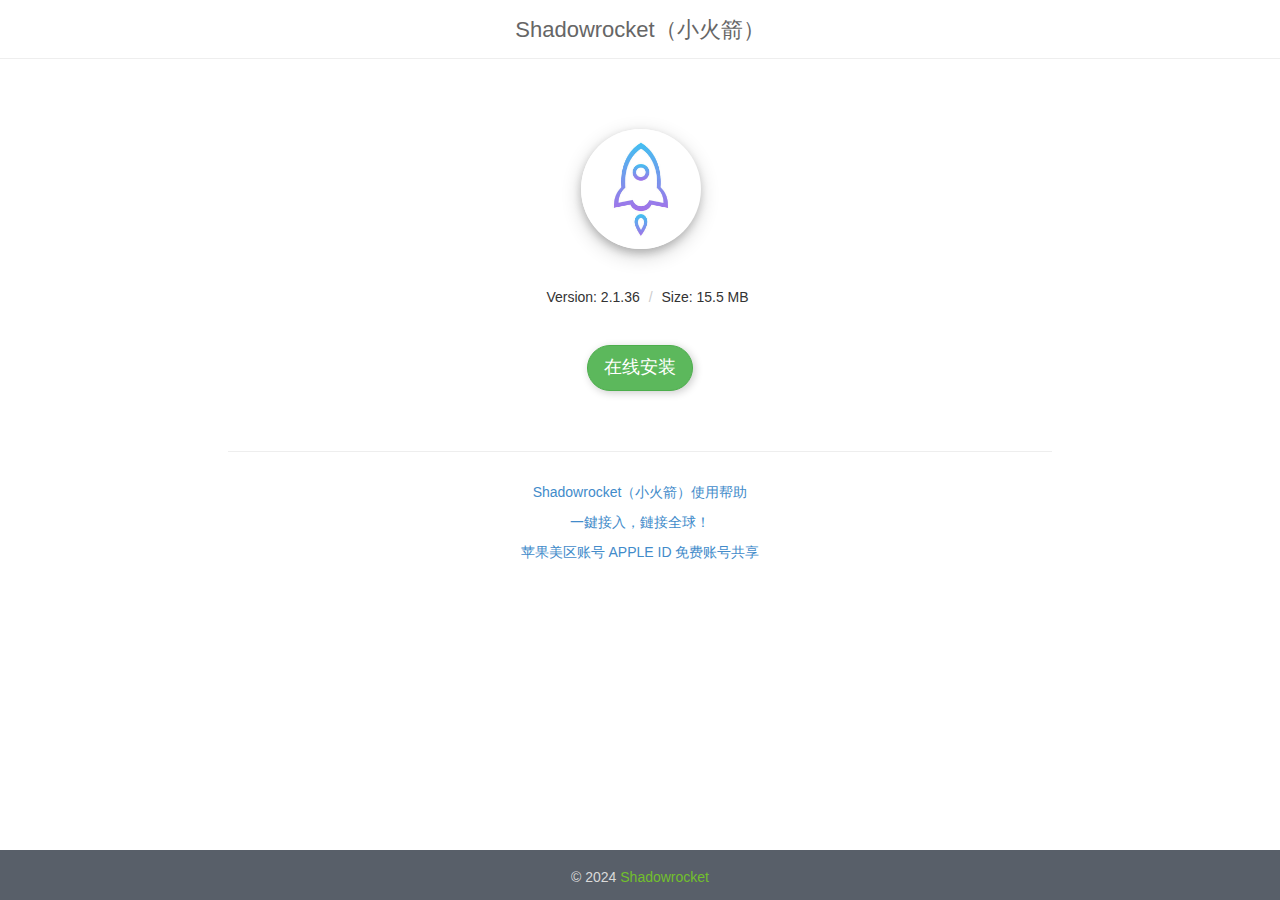
==== commit 887f5ab1: "Added help.html" ====
--- a/shadowrocket/index.html
+++ b/shadowrocket/index.html
@@ -7,27 +7,26 @@
       content="width=device-width, initial-scale=1.0, maximum-scale=1.0, minimum-scale=1.0, user-scalable=no"
     />
     <meta name="description" content="Shadowrocket（小火箭）在线安装" />
-    <meta name="keywords" content="Shadowrocket" />
+    <meta name="keywords" content="Shadowrocket（小火箭）在线安装" />
     <title>Shadowrocket（小火箭）在线安装</title>
-    <link rel="shortcut icon" href="assets/images/logo.png" />
+    <link rel="shortcut icon" href="assets/img/logo.png" />
     <link rel="stylesheet" href="assets/css/bootstrap.min.css" />
-    <link rel="stylesheet" href="assets/css/style.css" />
-    <link rel="stylesheet" href="assets/css/my.css" />
+    <link rel="stylesheet" href="assets/css/index.css" />
   </head>
   <body>
     <div class="wrap">
       <div class="main">
-        <div class="topbread" style="margin-bottom: 20px">
+        <div class="topbread">
           <div class="container">
             <h1 class="text-center">Shadowrocket（小火箭）</h1>
           </div>
         </div>
         <div style="margin-top: 70px; margin-bottom: 20px">
-          <div style="text-align: center">
+          <div class="text-center">
             <div class="polaroid">
               <div class="logo">
                 <img
-                  src="assets/images/icon.jpg"
+                  src="assets/img/icon.jpg"
                   class="img-circle"
                   width="120"
                   height="120"
@@ -55,13 +54,17 @@
           </div>
           <br />
         </div>
-
         <div class="col-md-8 col-md-offset-2">
           <hr class="devider devider-dotted" />
         </div>
         <div class="col-md-8 col-md-offset-2">
           <div class="text-center">
             <p></p>
+            <p>
+              <a href="help.html" target="blank"
+                >Shadowrocket（小火箭）使用帮助</a
+              >
+            </p>
             <p>
               <a href="https://v2net.github.io/" target="blank"
                 >一鍵接入，鏈接全球！</a
@@ -86,27 +89,23 @@
         >
       </div>
     </div>
-    <script type="text/javascript" src="assets/js/jquery-1.7.2.min.js"></script>
     <script>
-      function weixinTip(ele) {
+      function iOSTip(ele) {
         var ua = navigator.userAgent;
-        var Browser = /Safari/.test(ua) && !/Chrome/.test(ua);
-        if (Browser == 0) {
-          ele.onclick = function (e) {
-            window.event
-              ? (window.event.returnValue = false)
-              : e.preventDefault();
+        var isSafari = /Safari/.test(ua) && !/Chrome/.test(ua);
+        if (!isSafari) {
+          ele.addEventListener("click", function (e) {
+            e.preventDefault();
             document.getElementById("uaTip").style.display = "block";
-          };
+          });
         } else {
-          $("#uaApp").click(function () {
-            $("#uaApp").attr("style", "display:none;");
-            $("#ul").attr("style", "display:none;");
+          ele.addEventListener("click", function () {
+            ele.style.display = "none";
+            document.getElementById("ul").style.display = "none";
           });
         }
       }
-      var btn1 = document.getElementById("uaApp");
-      weixinTip(btn1);
+      iOSTip(document.getElementById("uaApp"));
     </script>
   </body>
 </html>
--- a/shadowrocket/assets/css/index.css
+++ b/shadowrocket/assets/css/index.css
@@ -0,0 +1,124 @@
+html,
+body {
+  height: 100%;
+  font-family: NotoSansHans-Regular, AvenirNext-Regular, "proxima-nova",
+    "Hiragino Sans GB", "Microsoft YaHei", "WenQuanYi Micro Hei", "Open Sans",
+    "Helvetica Neue", Arial, sans-serif;
+}
+button {
+  height: 40px;
+  width: 100%;
+  font-size: x-large;
+  margin-top: 13px;
+}
+.wrap {
+  min-height: 100%;
+}
+.main {
+  padding-bottom: 90px;
+}
+.uatip {
+  background: rgba(0, 0, 0, 0.8);
+  text-align: center;
+  position: fixed;
+  left: 0;
+  top: 0;
+  width: 100%;
+  height: 100%;
+  z-index: 998;
+  display: none;
+}
+.uatip-icon {
+  width: 52px;
+  height: 67px;
+  background: url(../img/ua-tip.png) no-repeat;
+  display: block;
+  position: absolute;
+  right: 20px;
+  top: 20px;
+}
+.uatip-txt {
+  margin-top: 107px;
+  color: #fff;
+  font-size: 16px;
+  line-height: 1.5;
+}
+.polaroid {
+  margin: auto;
+  width: 119px;
+  box-shadow: 0 4px 8px 0 rgba(0, 0, 0, 0.2), 0 6px 20px 0 rgba(0, 0, 0, 0.19);
+  margin-bottom: 20px;
+  border-radius: 50%;
+}
+.logo {
+  -webkit-transition: 0.4s;
+  -webkit-transition: -webkit-transform 0.4s ease-out;
+  transition: transform 0.4s ease-out;
+  -moz-transition: -moz-transform 0.4s ease-out;
+}
+.logo:hover {
+  transform: rotateZ(360deg);
+  -webkit-transform: rotateZ(360deg);
+  -moz-transform: rotateZ(360deg);
+}
+.btn-circle {
+  border-radius: 50px;
+  box-shadow: 2px 2px 8px 0 rgba(0, 0, 0, 0.2);
+}
+.id {
+  width: 300px;
+  margin: 0 auto;
+}
+.topbread {
+  overflow: hidden;
+  margin-bottom: 20px;
+  padding: 10px 0 6px;
+  border-bottom: solid 1px #eee;
+}
+.topbread h1 {
+  color: #666;
+  font-size: 22px;
+  margin-top: 8px;
+}
+.breadcrumb {
+  top: 10px;
+  padding-right: 0;
+  background: none;
+  position: relative;
+}
+.breadcrumb a {
+  color: #777;
+}
+.breadcrumb li.active,
+.breadcrumb li a:hover {
+  color: #72c02c;
+  text-decoration: none;
+}
+.footer {
+  margin-top: -50px;
+  height: 50px;
+  z-index: 9999;
+  padding: 15px 0;
+  color: #dadada;
+  background: #585f69;
+  font-size: 14px;
+  line-height: 25px;
+}
+.footer p,
+.footer a {
+  font-size: 14px;
+}
+.footer p {
+  color: #dadada;
+}
+.footer a {
+  color: #72c02c;
+  font-size: 14px;
+}
+.footer a:hover {
+  color: #a8f85f;
+  -webkit-transition: all 0.4s ease-in-out;
+  -moz-transition: all 0.4s ease-in-out;
+  -o-transition: all 0.4s ease-in-out;
+  transition: all 0.4s ease-in-out;
+}
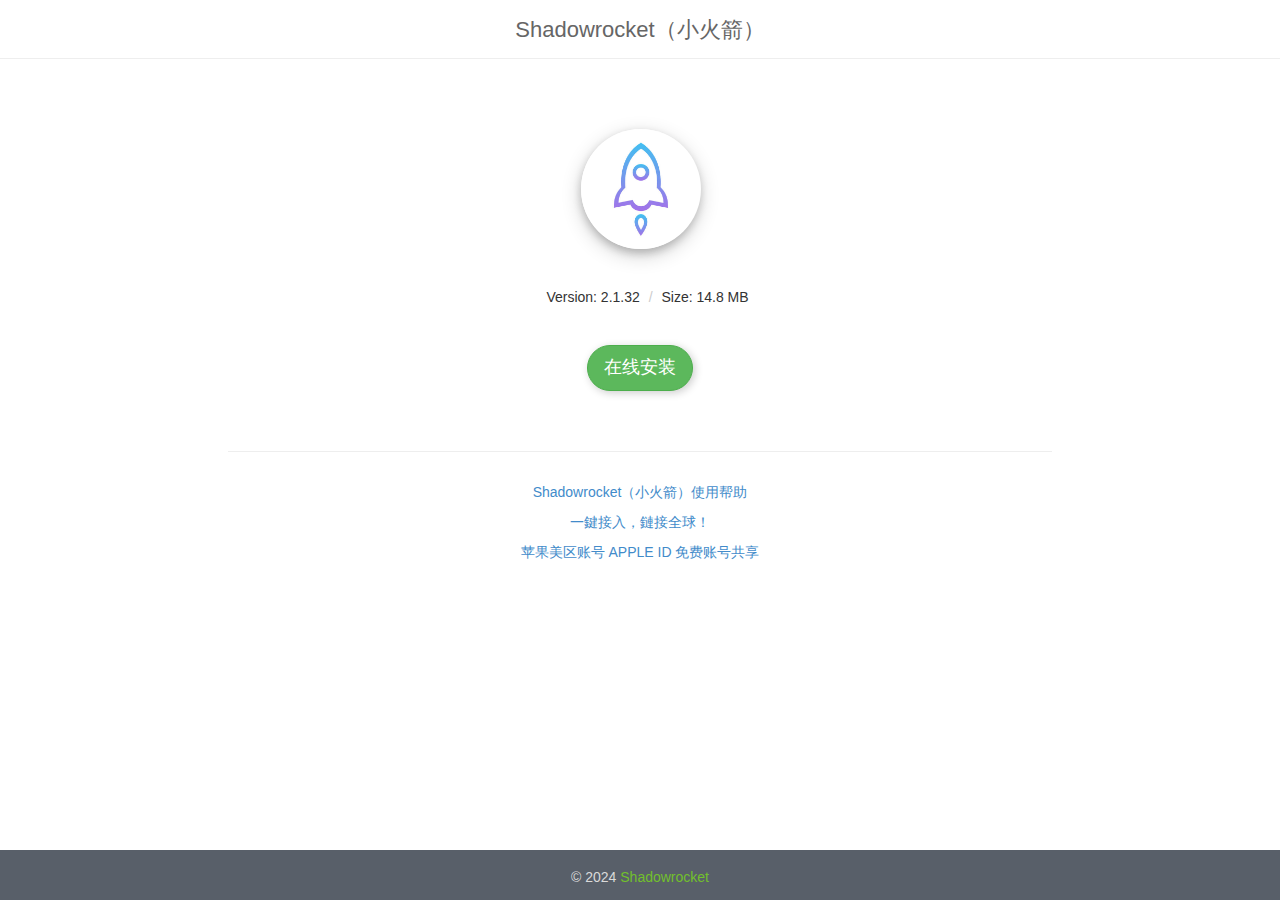
==== commit 08b69ff0: "Updated something" ====
--- a/shadowrocket/index.html
+++ b/shadowrocket/index.html
@@ -34,8 +34,8 @@
               </div>
             </div>
             <ul class="breadcrumb" id="ul">
-              <li>Version: 2.1.36</li>
-              <li>Size: 15.5 MB</li>
+              <li>Version: 2.1.32</li>
+              <li>Size: 14.8 MB</li>
             </ul>
             <div style="padding-top: 20px">
               <span id="checkinfo">
